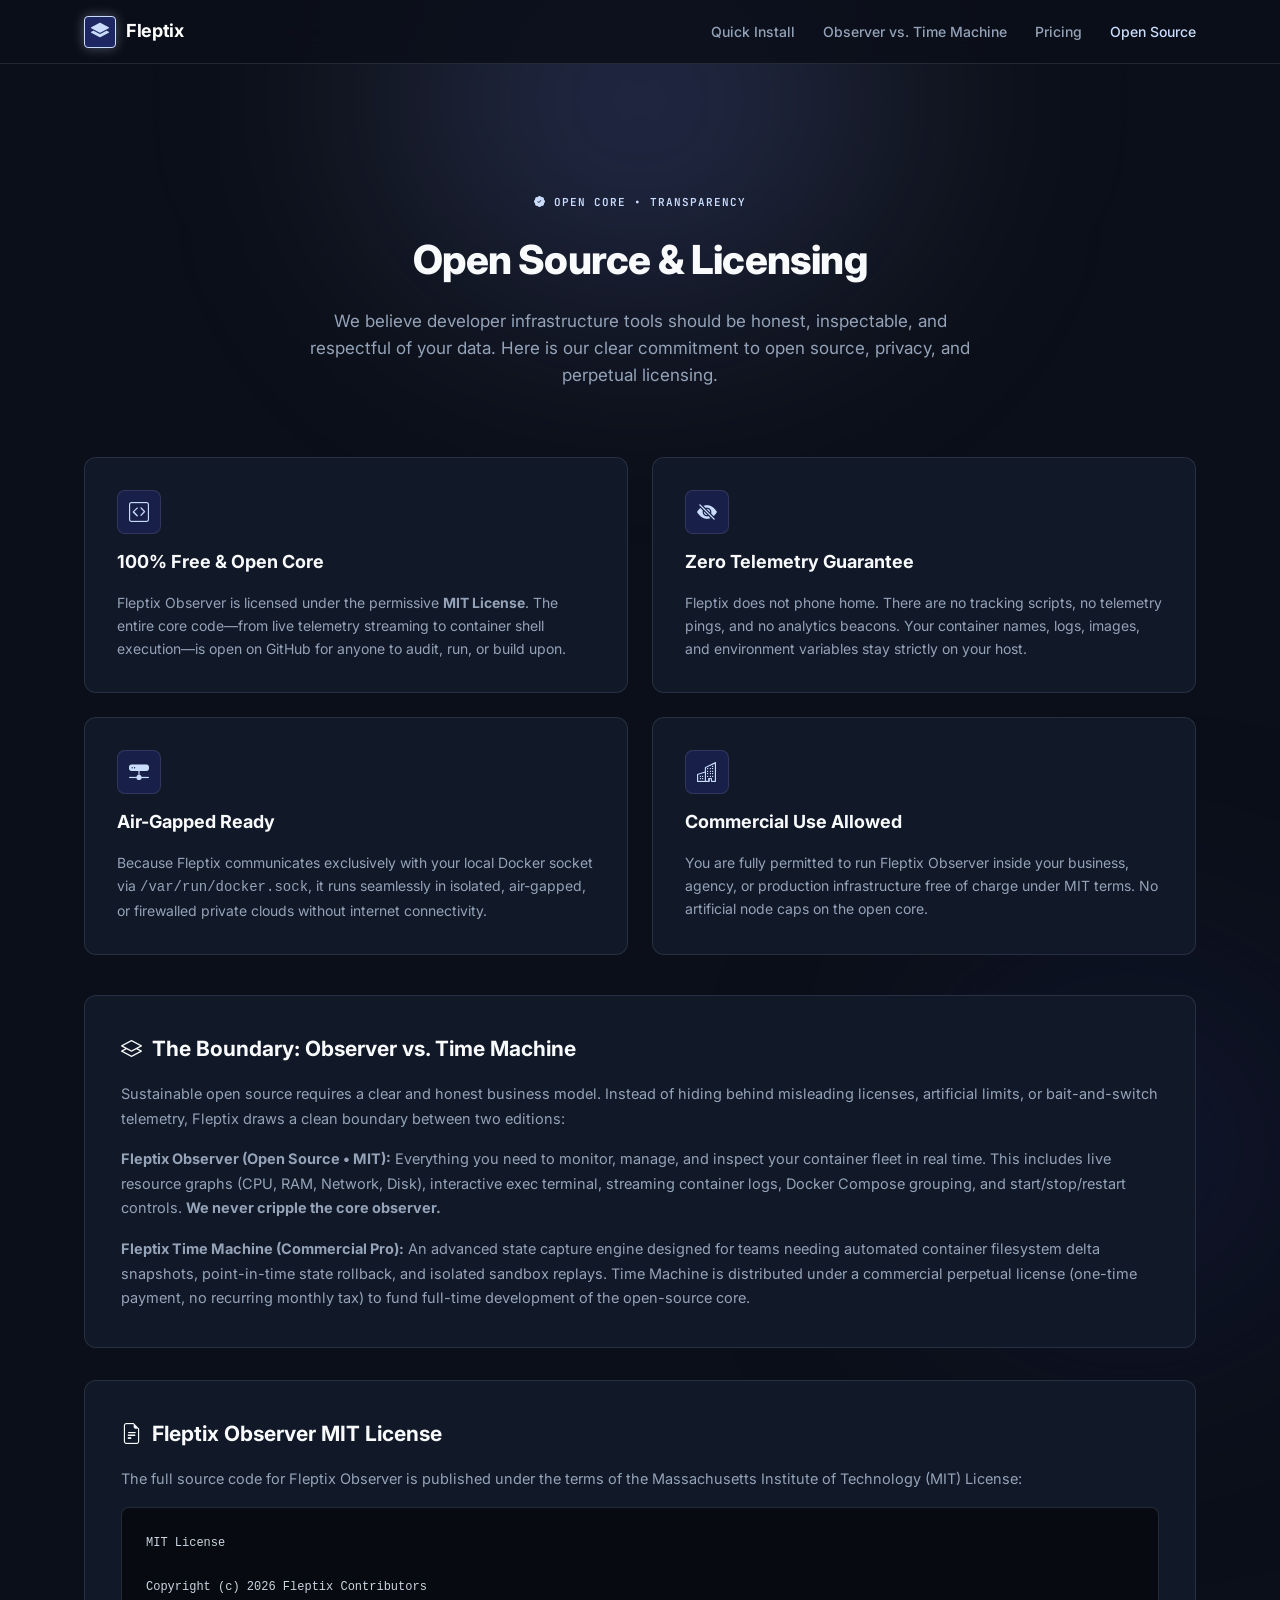
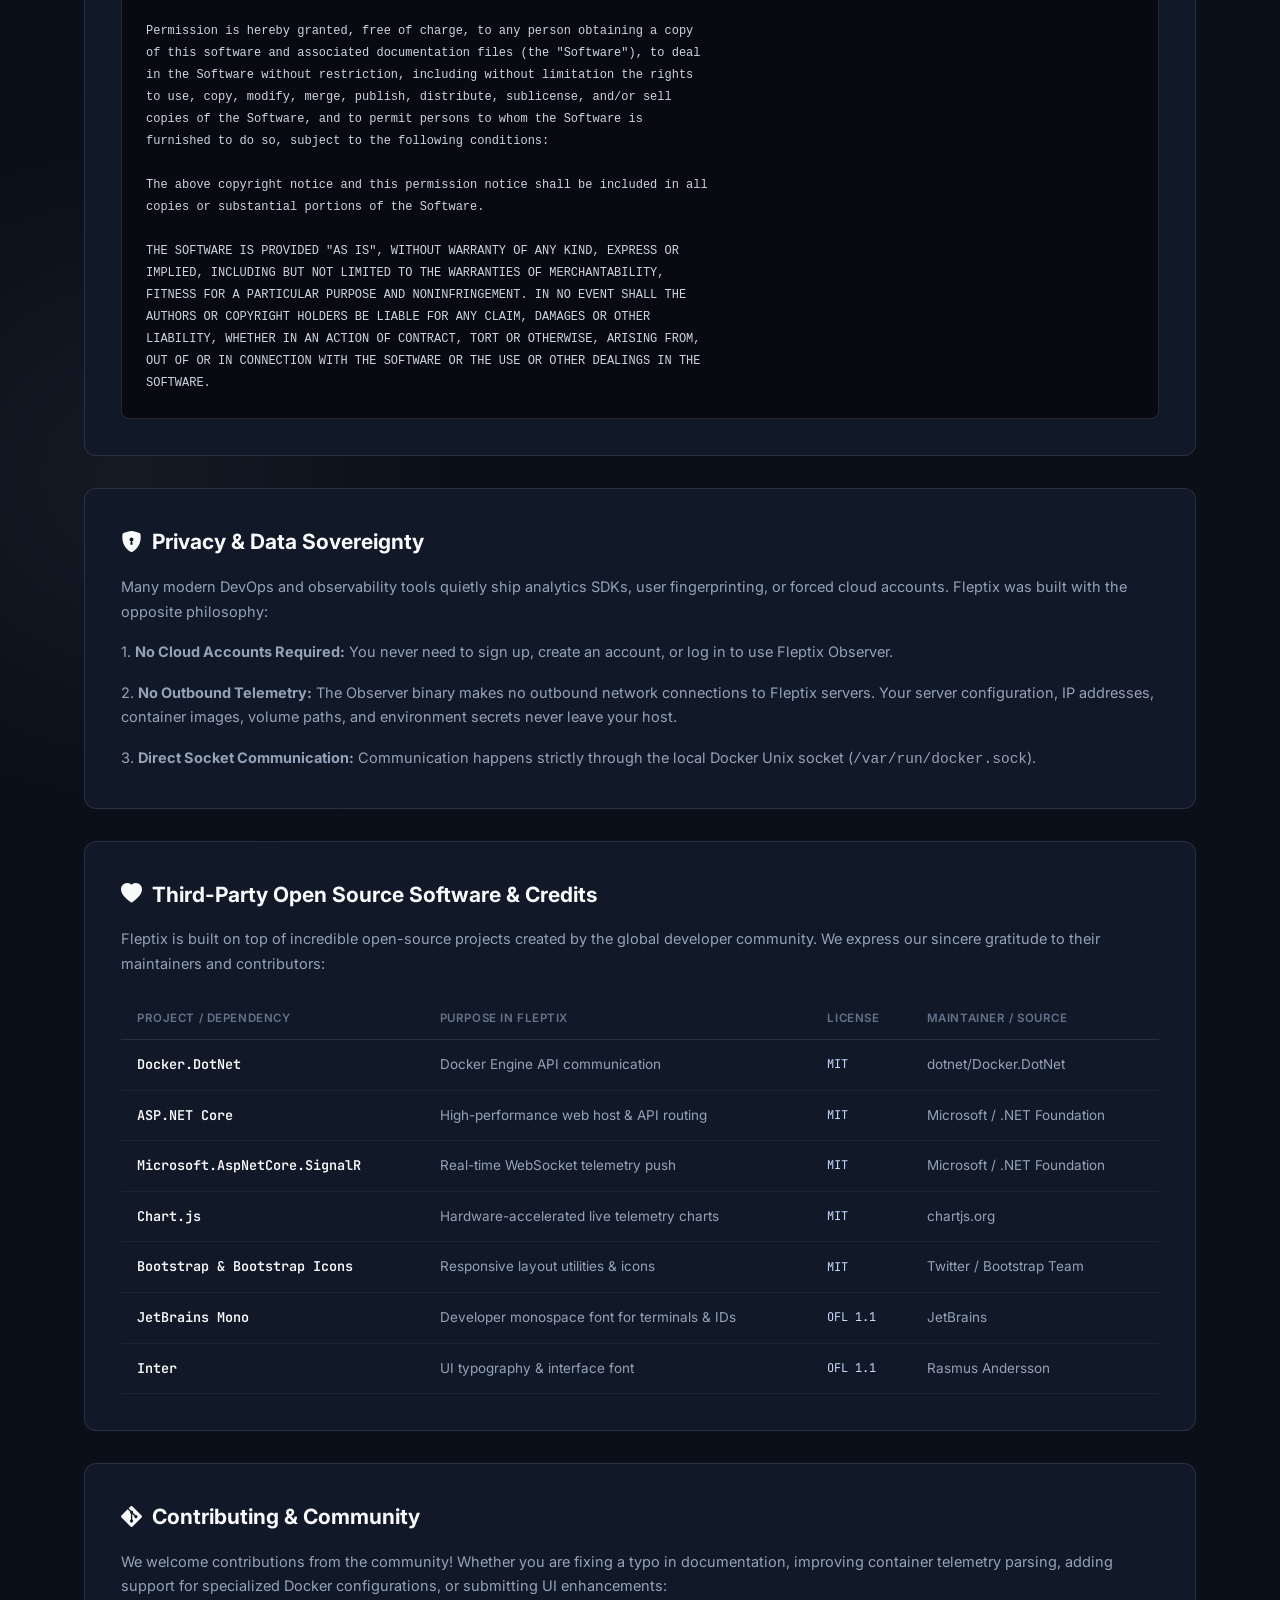
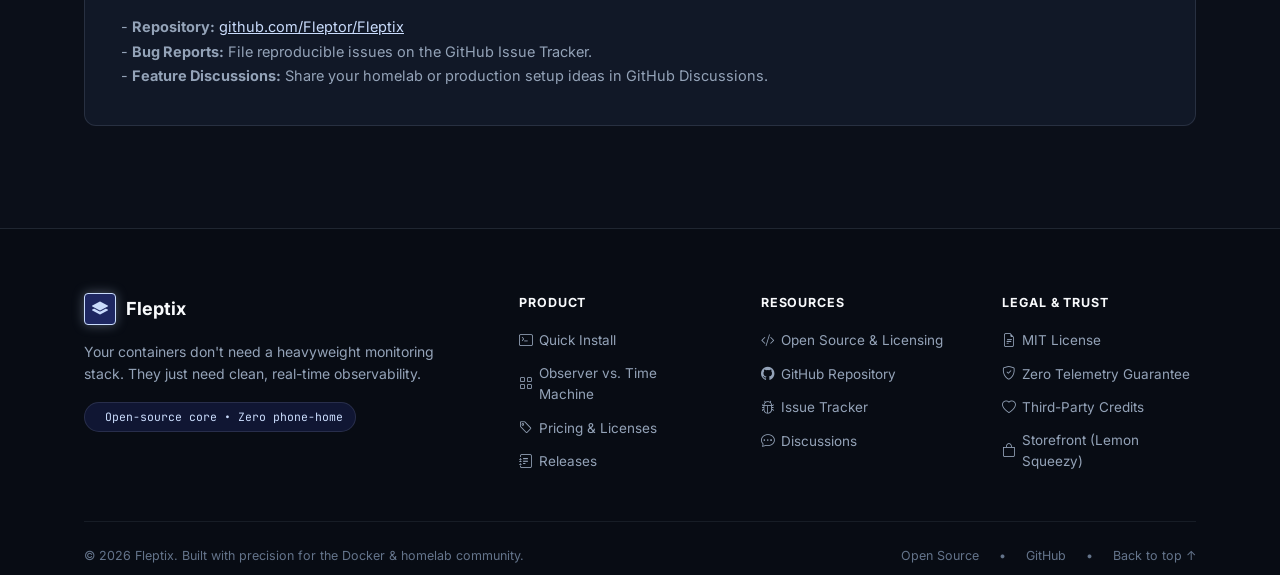
==== docs/open-source.html @ bb78910d "feat(ui): redesign exec tab, distinct observer favicon, landing page overhaul & open-source licensin" ====
<!DOCTYPE html>
<html lang="en">

<head>
  <meta charset="UTF-8" />
  <meta name="viewport" content="width=device-width, initial-scale=1.0" />
  <title>Open Source &amp; Licensing — Fleptix</title>
  <meta name="description"
    content="Fleptix open-source philosophy, MIT licensing terms, zero-telemetry guarantee, and commercial Time Machine separation." />

  <!-- Favicon & Fonts -->
  <link rel="icon" type="image/svg+xml" href="favicon.svg" />
  <link rel="alternate icon" type="image/x-icon" href="favicon.ico" />
  <link rel="apple-touch-icon" sizes="180x180" href="apple-touch-icon.png" />
  <link rel="preconnect" href="https://fonts.googleapis.com">
  <link rel="preconnect" href="https://fonts.gstatic.com" crossorigin>
  <link
    href="https://fonts.googleapis.com/css2?family=Inter:wght@400;500;600;700;800&family=JetBrains+Mono:wght@400;500;600;700&display=swap"
    rel="stylesheet">

  <!-- Bootstrap Icons -->
  <link rel="stylesheet" href="https://cdn.jsdelivr.net/npm/bootstrap-icons@1.11.3/font/bootstrap-icons.min.css">

  <!-- Styles -->
  <link rel="stylesheet" href="styles.css" />
</head>

<body>
  <!-- Ambient Atmospheric Lighting -->
  <div class="bg-glow-orb orb-1"></div>
  <div class="bg-glow-orb orb-2"></div>
  <div class="bg-glow-orb orb-3"></div>

  <!-- Persistent Navigation Header -->
  <header class="navbar">
    <div class="container">
      <a href="index.html" class="brand-group" id="navBrand">
        <div class="brand-icon">
          <i class="bi bi-layers-fill"></i>
        </div>
        <span class="brand-title">Fleptix</span>
      </a>

      <nav>
        <ul class="nav-menu">
          <li><a href="index.html#install" class="nav-link">Quick Install</a></li>
          <li><a href="index.html#comparison" class="nav-link">Observer vs. Time Machine</a></li>
          <li><a href="index.html#pricing" class="nav-link">Pricing</a></li>
          <li><a href="open-source.html" class="nav-link active" style="color: var(--color-ice);">Open Source</a></li>
        </ul>
      </nav>
    </div>
  </header>

  <!-- Page Header -->
  <section class="page-header">
    <div class="container">
      <span class="section-tag"><i class="bi bi-patch-check-fill me-1"></i> Open Core &bull; Transparency</span>
      <h1 class="page-title">Open Source &amp; Licensing</h1>
      <p class="page-subtitle">
        We believe developer infrastructure tools should be honest, inspectable, and respectful of your data.
        Here is our clear commitment to open source, privacy, and perpetual licensing.
      </p>
    </div>
  </section>

  <!-- Main Content Sections -->
  <main class="os-section">
    <div class="container">

      <!-- Core Pillars Grid -->
      <div class="os-grid">
        <div class="os-card">
          <div class="os-card-icon">
            <i class="bi bi-code-square"></i>
          </div>
          <h3 class="os-card-title">100% Free &amp; Open Core</h3>
          <p class="os-card-text">
            Fleptix Observer is licensed under the permissive <strong>MIT License</strong>. The entire core code—from live
            telemetry streaming to container shell execution—is open on GitHub for anyone to audit, run, or build upon.
          </p>
        </div>

        <div class="os-card">
          <div class="os-card-icon">
            <i class="bi bi-eye-slash-fill"></i>
          </div>
          <h3 class="os-card-title">Zero Telemetry Guarantee</h3>
          <p class="os-card-text">
            Fleptix does not phone home. There are no tracking scripts, no telemetry pings, and no analytics beacons.
            Your container names, logs, images, and environment variables stay strictly on your host.
          </p>
        </div>

        <div class="os-card">
          <div class="os-card-icon">
            <i class="bi bi-hdd-network-fill"></i>
          </div>
          <h3 class="os-card-title">Air-Gapped Ready</h3>
          <p class="os-card-text">
            Because Fleptix communicates exclusively with your local Docker socket via <code>/var/run/docker.sock</code>,
            it runs seamlessly in isolated, air-gapped, or firewalled private clouds without internet connectivity.
          </p>
        </div>

        <div class="os-card">
          <div class="os-card-icon">
            <i class="bi bi-buildings"></i>
          </div>
          <h3 class="os-card-title">Commercial Use Allowed</h3>
          <p class="os-card-text">
            You are fully permitted to run Fleptix Observer inside your business, agency, or production infrastructure
            free of charge under MIT terms. No artificial node caps on the open core.
          </p>
        </div>
      </div>

      <!-- Section: The Boundary between Observer & Time Machine -->
      <div class="os-prose-block" id="boundary">
        <h2><i class="bi bi-layers text-info"></i> The Boundary: Observer vs. Time Machine</h2>
        <p>
          Sustainable open source requires a clear and honest business model. Instead of hiding behind misleading
          licenses, artificial limits, or bait-and-switch telemetry, Fleptix draws a clean boundary between two editions:
        </p>
        <p>
          <strong>Fleptix Observer (Open Source &bull; MIT):</strong> Everything you need to monitor, manage, and inspect
          your container fleet in real time. This includes live resource graphs (CPU, RAM, Network, Disk), interactive
          exec terminal, streaming container logs, Docker Compose grouping, and start/stop/restart controls.
          <strong>We never cripple the core observer.</strong>
        </p>
        <p>
          <strong>Fleptix Time Machine (Commercial Pro):</strong> An advanced state capture engine designed for teams
          needing automated container filesystem delta snapshots, point-in-time state rollback, and isolated sandbox
          replays. Time Machine is distributed under a commercial perpetual license (one-time payment, no recurring monthly
          tax) to fund full-time development of the open-source core.
        </p>
      </div>

      <!-- Section: MIT License Text -->
      <div class="os-prose-block" id="license">
        <h2><i class="bi bi-file-earmark-text text-success"></i> Fleptix Observer MIT License</h2>
        <p>
          The full source code for Fleptix Observer is published under the terms of the Massachusetts Institute of
          Technology (MIT) License:
        </p>
        <pre class="license-box"><code>MIT License

Copyright (c) 2026 Fleptix Contributors

Permission is hereby granted, free of charge, to any person obtaining a copy
of this software and associated documentation files (the "Software"), to deal
in the Software without restriction, including without limitation the rights
to use, copy, modify, merge, publish, distribute, sublicense, and/or sell
copies of the Software, and to permit persons to whom the Software is
furnished to do so, subject to the following conditions:

The above copyright notice and this permission notice shall be included in all
copies or substantial portions of the Software.

THE SOFTWARE IS PROVIDED "AS IS", WITHOUT WARRANTY OF ANY KIND, EXPRESS OR
IMPLIED, INCLUDING BUT NOT LIMITED TO THE WARRANTIES OF MERCHANTABILITY,
FITNESS FOR A PARTICULAR PURPOSE AND NONINFRINGEMENT. IN NO EVENT SHALL THE
AUTHORS OR COPYRIGHT HOLDERS BE LIABLE FOR ANY CLAIM, DAMAGES OR OTHER
LIABILITY, WHETHER IN AN ACTION OF CONTRACT, TORT OR OTHERWISE, ARISING FROM,
OUT OF OR IN CONNECTION WITH THE SOFTWARE OR THE USE OR OTHER DEALINGS IN THE
SOFTWARE.</code></pre>
      </div>

      <!-- Section: Privacy & Telemetry Guarantee -->
      <div class="os-prose-block" id="privacy">
        <h2><i class="bi bi-shield-lock-fill text-warning"></i> Privacy &amp; Data Sovereignty</h2>
        <p>
          Many modern DevOps and observability tools quietly ship analytics SDKs, user fingerprinting, or forced cloud accounts.
          Fleptix was built with the opposite philosophy:
        </p>
        <p>
          1. <strong>No Cloud Accounts Required:</strong> You never need to sign up, create an account, or log in to use Fleptix Observer.
        </p>
        <p>
          2. <strong>No Outbound Telemetry:</strong> The Observer binary makes no outbound network connections to Fleptix servers.
          Your server configuration, IP addresses, container images, volume paths, and environment secrets never leave your host.
        </p>
        <p>
          3. <strong>Direct Socket Communication:</strong> Communication happens strictly through the local Docker Unix socket
          (<code>/var/run/docker.sock</code>).
        </p>
      </div>

      <!-- Section: Third-Party Open Source Software -->
      <div class="os-prose-block" id="credits">
        <h2><i class="bi bi-heart-fill text-danger"></i> Third-Party Open Source Software &amp; Credits</h2>
        <p>
          Fleptix is built on top of incredible open-source projects created by the global developer community.
          We express our sincere gratitude to their maintainers and contributors:
        </p>

        <div class="credits-table-wrap">
          <table class="credits-table">
            <thead>
              <tr>
                <th>Project / Dependency</th>
                <th>Purpose in Fleptix</th>
                <th>License</th>
                <th>Maintainer / Source</th>
              </tr>
            </thead>
            <tbody>
              <tr>
                <td class="dep-name">Docker.DotNet</td>
                <td>Docker Engine API communication</td>
                <td class="dep-license">MIT</td>
                <td>dotnet/Docker.DotNet</td>
              </tr>
              <tr>
                <td class="dep-name">ASP.NET Core</td>
                <td>High-performance web host &amp; API routing</td>
                <td class="dep-license">MIT</td>
                <td>Microsoft / .NET Foundation</td>
              </tr>
              <tr>
                <td class="dep-name">Microsoft.AspNetCore.SignalR</td>
                <td>Real-time WebSocket telemetry push</td>
                <td class="dep-license">MIT</td>
                <td>Microsoft / .NET Foundation</td>
              </tr>
              <tr>
                <td class="dep-name">Chart.js</td>
                <td>Hardware-accelerated live telemetry charts</td>
                <td class="dep-license">MIT</td>
                <td>chartjs.org</td>
              </tr>
              <tr>
                <td class="dep-name">Bootstrap &amp; Bootstrap Icons</td>
                <td>Responsive layout utilities &amp; icons</td>
                <td class="dep-license">MIT</td>
                <td>Twitter / Bootstrap Team</td>
              </tr>
              <tr>
                <td class="dep-name">JetBrains Mono</td>
                <td>Developer monospace font for terminals &amp; IDs</td>
                <td class="dep-license">OFL 1.1</td>
                <td>JetBrains</td>
              </tr>
              <tr>
                <td class="dep-name">Inter</td>
                <td>UI typography &amp; interface font</td>
                <td class="dep-license">OFL 1.1</td>
                <td>Rasmus Andersson</td>
              </tr>
            </tbody>
          </table>
        </div>
      </div>

      <!-- Section: Contributing & Feedback -->
      <div class="os-prose-block" id="contributing">
        <h2><i class="bi bi-git text-info"></i> Contributing &amp; Community</h2>
        <p>
          We welcome contributions from the community! Whether you are fixing a typo in documentation, improving
          container telemetry parsing, adding support for specialized Docker configurations, or submitting UI enhancements:
        </p>
        <p>
          - <strong>Repository:</strong> <a href="https://github.com/Fleptor/Fleptix" target="_blank" rel="noopener" style="color: var(--color-ice);">github.com/Fleptor/Fleptix</a><br>
          - <strong>Bug Reports:</strong> File reproducible issues on the GitHub Issue Tracker.<br>
          - <strong>Feature Discussions:</strong> Share your homelab or production setup ideas in GitHub Discussions.
        </p>
      </div>

    </div>
  </main>

  <!-- Catchy Multi-Column Footer -->
  <footer class="footer">
    <div class="container">
      <div class="footer-top">
        <div class="footer-brand-col">
          <a href="index.html" class="footer-brand">
            <div class="brand-icon">
              <i class="bi bi-layers-fill"></i>
            </div>
            <span>Fleptix</span>
          </a>
          <p class="footer-tagline">
            Your containers don't need a heavyweight monitoring stack. They just need clean, real-time observability.
          </p>
          <div class="footer-status-pill">
            <span class="pulse-dot"></span>
            <span>Open-source core &bull; Zero phone-home</span>
          </div>
        </div>

        <div>
          <div class="footer-col-title">Product</div>
          <ul class="footer-col-links">
            <li><a href="index.html#install" class="footer-link"><i class="bi bi-terminal"></i> Quick Install</a></li>
            <li><a href="index.html#comparison" class="footer-link"><i class="bi bi-grid"></i> Observer vs. Time Machine</a></li>
            <li><a href="index.html#pricing" class="footer-link"><i class="bi bi-tag"></i> Pricing &amp; Licenses</a></li>
            <li><a href="https://github.com/Fleptor/Fleptix/releases" target="_blank" rel="noopener" class="footer-link"><i class="bi bi-journal-text"></i> Releases</a></li>
          </ul>
        </div>

        <div>
          <div class="footer-col-title">Resources</div>
          <ul class="footer-col-links">
            <li><a href="open-source.html" class="footer-link"><i class="bi bi-code-slash"></i> Open Source &amp; Licensing</a></li>
            <li><a href="https://github.com/Fleptor/Fleptix" target="_blank" rel="noopener" class="footer-link"><i class="bi bi-github"></i> GitHub Repository</a></li>
            <li><a href="https://github.com/Fleptor/Fleptix/issues" target="_blank" rel="noopener" class="footer-link"><i class="bi bi-bug"></i> Issue Tracker</a></li>
            <li><a href="https://github.com/Fleptor/Fleptix/discussions" target="_blank" rel="noopener" class="footer-link"><i class="bi bi-chat-dots"></i> Discussions</a></li>
          </ul>
        </div>

        <div>
          <div class="footer-col-title">Legal &amp; Trust</div>
          <ul class="footer-col-links">
            <li><a href="#license" class="footer-link"><i class="bi bi-file-earmark-text"></i> MIT License</a></li>
            <li><a href="#privacy" class="footer-link"><i class="bi bi-shield-check"></i> Zero Telemetry Guarantee</a></li>
            <li><a href="#credits" class="footer-link"><i class="bi bi-heart"></i> Third-Party Credits</a></li>
            <li><a href="https://fleptix.lemonsqueezy.com" target="_blank" rel="noopener" class="footer-link"><i class="bi bi-bag"></i> Storefront (Lemon Squeezy)</a></li>
          </ul>
        </div>
      </div>

      <div class="footer-bottom">
        <div>
          &copy; 2026 Fleptix. Built with precision for the Docker &amp; homelab community.
        </div>
        <div class="footer-bottom-links">
          <a href="open-source.html">Open Source</a>
          <span>&bull;</span>
          <a href="https://github.com/Fleptor/Fleptix" target="_blank" rel="noopener">GitHub</a>
          <span>&bull;</span>
          <a href="#">Back to top &uarr;</a>
        </div>
      </div>
    </div>
  </footer>

  <!-- Script for localhost favicon and interactivity -->
  <script src="script.js?v=2.3"></script>
</body>

</html>
---- docs/styles.css ----
/* ==========================================================================
   Fleptix Marketing Site — Design Tokens & Core Styles
   Palette: Navy (#1E2761) / Ice Blue (#CADCFC) / Slate (#0F172A, #F8FAFC)
   ========================================================================== */

:root {
  /* Brand Accents */
  --color-navy: #1E2761;
  --color-navy-dark: #12183a;
  --color-navy-light: #2c3882;
  --color-navy-surface: #18204d;

  --color-ice: #CADCFC;
  --color-ice-light: #e8f0fe;
  --color-ice-dim: rgba(202, 220, 252, 0.15);
  --color-ice-glow: rgba(202, 220, 252, 0.35);

  /* Semantic State */
  --color-success: #16a34a;
  --color-success-bg: #dcfce7;
  --color-warning: #d97706;
  --color-warning-bg: #fef3c7;
  --color-danger: #dc2626;
  --color-danger-bg: #fee2e2;

  /* Surfaces & Canvas */
  --bg-page: #0b0f19;
  --bg-card: #111827;
  --bg-card-alt: #162032;
  --bg-subtle: #1f293d;
  --border-subtle: rgba(202, 220, 252, 0.12);
  --border-focus: rgba(202, 220, 252, 0.4);

  /* Typography Colors */
  --text-main: #f8fafc;
  --text-muted: #94a3b8;
  --text-dim: #64748b;
  --text-ice: #CADCFC;

  /* Fonts */
  --font-sans: 'Inter', -apple-system, BlinkMacSystemFont, "Segoe UI", Roboto, sans-serif;
  --font-mono: 'JetBrains Mono', ui-monospace, SFMono-Regular, Menlo, Monaco, Consolas, monospace;

  /* Transitions & Radii */
  --radius-sm: 4px;
  --radius-md: 8px;
  --radius-lg: 12px;
  --radius-xl: 16px;
  --radius-full: 9999px;
  --transition: all 0.2s cubic-bezier(0.16, 1, 0.3, 1);
}

/* Base Reset */
*,
*::before,
*::after {
  box-sizing: border-box;
  margin: 0;
  padding: 0;
}

html {
  scroll-behavior: smooth;
  font-size: 16px;
}

body {
  font-family: var(--font-sans);
  background-color: var(--bg-page);
  color: var(--text-main);
  line-height: 1.6;
  -webkit-font-smoothing: antialiased;
  -moz-osx-font-smoothing: grayscale;
  overflow-x: hidden;
}

/* Background Atmospheric Glow */
.bg-glow-orb {
  position: absolute;
  border-radius: 50%;
  filter: blur(120px);
  pointer-events: none;
  z-index: 0;
}

.orb-1 {
  top: -100px;
  left: 50%;
  transform: translateX(-50%);
  width: 600px;
  height: 400px;
  background: radial-gradient(circle, rgba(30, 39, 97, 0.8) 0%, rgba(202, 220, 252, 0.15) 60%, transparent 80%);
}

.orb-2 {
  top: 900px;
  right: -100px;
  width: 500px;
  height: 500px;
  background: radial-gradient(circle, rgba(30, 39, 97, 0.5) 0%, transparent 70%);
}

.orb-3 {
  top: 1800px;
  left: -150px;
  width: 550px;
  height: 550px;
  background: radial-gradient(circle, rgba(202, 220, 252, 0.1) 0%, transparent 70%);
}

/* Layout Container */
.container {
  max-width: 1160px;
  margin: 0 auto;
  padding: 0 24px;
  position: relative;
  z-index: 1;
}

/* Navigation Header */
.navbar {
  position: sticky;
  top: 0;
  z-index: 100;
  background: rgba(11, 15, 25, 0.85);
  backdrop-filter: blur(16px);
  -webkit-backdrop-filter: blur(16px);
  border-bottom: 1px solid var(--border-subtle);
  height: 64px;
  display: flex;
  align-items: center;
}

.navbar .container {
  display: flex;
  align-items: center;
  justify-content: space-between;
  width: 100%;
}

.brand-group {
  display: flex;
  align-items: center;
  gap: 10px;
  text-decoration: none;
}

.brand-icon {
  width: 32px;
  height: 32px;
  border-radius: var(--radius-sm);
  background: var(--color-navy);
  border: 1px solid var(--color-ice);
  display: flex;
  align-items: center;
  justify-content: center;
  color: var(--color-ice);
  font-size: 18px;
  box-shadow: 0 0 12px var(--color-ice-glow);
}

.brand-title {
  font-size: 18px;
  font-weight: 700;
  color: #ffffff;
  letter-spacing: -0.02em;
}

.brand-badge {
  font-family: var(--font-mono);
  font-size: 11px;
  padding: 2px 6px;
  border-radius: var(--radius-sm);
  background: var(--color-ice-dim);
  color: var(--color-ice);
  border: 1px solid var(--border-subtle);
}

.nav-menu {
  display: flex;
  align-items: center;
  gap: 28px;
  list-style: none;
}

.nav-link {
  color: var(--text-muted);
  text-decoration: none;
  font-size: 14px;
  font-weight: 500;
  transition: var(--transition);
  display: inline-flex;
  align-items: center;
  gap: 6px;
}

.nav-link:hover {
  color: var(--text-ice);
}

.nav-actions {
  display: flex;
  align-items: center;
  gap: 12px;
}

/* Buttons */
.btn {
  display: inline-flex;
  align-items: center;
  justify-content: center;
  gap: 8px;
  font-family: var(--font-sans);
  font-size: 14px;
  font-weight: 600;
  padding: 8px 16px;
  border-radius: var(--radius-sm);
  text-decoration: none;
  cursor: pointer;
  border: 1px solid transparent;
  transition: var(--transition);
  white-space: nowrap;
}

.btn-sm {
  font-size: 12px;
  padding: 6px 12px;
}

.btn-lg {
  font-size: 15px;
  padding: 12px 24px;
  border-radius: var(--radius-md);
}

.btn-primary {
  background-color: var(--color-navy);
  color: #ffffff;
  border-color: rgba(202, 220, 252, 0.4);
  box-shadow: 0 2px 10px rgba(30, 39, 97, 0.5), inset 0 1px 0 rgba(255, 255, 255, 0.15);
}

.btn-primary:hover {
  background-color: var(--color-navy-light);
  border-color: var(--color-ice);
  box-shadow: 0 4px 18px rgba(30, 39, 97, 0.8), 0 0 14px var(--color-ice-glow);
  transform: translateY(-1px);
}

.btn-secondary {
  background-color: var(--bg-card);
  color: var(--text-main);
  border-color: var(--border-subtle);
}

.btn-secondary:hover {
  background-color: var(--bg-subtle);
  border-color: var(--border-focus);
  color: #ffffff;
  transform: translateY(-1px);
}

.btn-ice {
  background: var(--color-ice);
  color: var(--color-navy-dark);
  font-weight: 700;
  border-color: #ffffff;
  box-shadow: 0 2px 14px var(--color-ice-glow);
}

.btn-ice:hover {
  background: #ffffff;
  color: var(--color-navy);
  box-shadow: 0 4px 20px rgba(202, 220, 252, 0.6);
  transform: translateY(-1px);
}

.btn-ghost {
  background: transparent;
  color: var(--text-muted);
}

.btn-ghost:hover {
  color: #ffffff;
  background: var(--color-ice-dim);
}

/* Hero Section */
.hero {
  padding: 96px 0 64px;
  text-align: center;
  position: relative;
}

.hero-pill {
  display: inline-flex;
  align-items: center;
  gap: 8px;
  padding: 4px 14px;
  background: var(--color-ice-dim);
  border: 1px solid var(--border-subtle);
  border-radius: var(--radius-full);
  font-size: 12px;
  font-weight: 600;
  color: var(--color-ice);
  margin-bottom: 24px;
}

.hero-pill .pulse-dot {
  width: 7px;
  height: 7px;
  border-radius: 50%;
  background-color: #22c55e;
  box-shadow: 0 0 8px #22c55e;
}

.hero-title {
  font-size: 48px;
  line-height: 1.15;
  font-weight: 800;
  letter-spacing: -0.03em;
  color: #ffffff;
  max-width: 920px;
  margin: 0 auto 20px;
}

.hero-title .highlight {
  color: var(--color-ice);
  background: linear-gradient(135deg, #ffffff 0%, #CADCFC 50%, #8790d0 100%);
  -webkit-background-clip: text;
  -webkit-text-fill-color: transparent;
}

.hero-subtitle {
  font-size: 18px;
  color: var(--text-muted);
  max-width: 680px;
  margin: 0 auto 36px;
  font-weight: 400;
}

.hero-cta-group {
  display: flex;
  align-items: center;
  justify-content: center;
  gap: 16px;
  margin-bottom: 56px;
  flex-wrap: wrap;
}

/* Mockup Terminal / Cockpit Preview */
.hero-preview {
  max-width: 960px;
  margin: 0 auto;
  border-radius: var(--radius-lg);
  background: var(--bg-card);
  border: 1px solid var(--border-subtle);
  box-shadow: 0 20px 60px -15px rgba(0, 0, 0, 0.7), 0 0 30px rgba(30, 39, 97, 0.35);
  overflow: hidden;
  text-align: left;
}

.preview-bar {
  background: #0d1321;
  padding: 10px 16px;
  display: flex;
  align-items: center;
  justify-content: space-between;
  border-bottom: 1px solid var(--border-subtle);
}

.window-dots {
  display: flex;
  gap: 6px;
}

.dot {
  width: 10px;
  height: 10px;
  border-radius: 50%;
}

.dot-red {
  background: #ef4444;
}

.dot-yellow {
  background: #eab308;
}

.dot-green {
  background: #22c55e;
}

.preview-title {
  font-family: var(--font-mono);
  font-size: 11px;
  color: var(--text-dim);
}

.preview-status {
  font-family: var(--font-mono);
  font-size: 11px;
  color: var(--color-ice);
  display: flex;
  align-items: center;
  gap: 6px;
}

.preview-body {
  padding: 20px;
  background: #090d16;
}

.telemetry-row {
  display: grid;
  grid-template-columns: repeat(4, 1fr);
  gap: 12px;
  margin-bottom: 16px;
}

.mini-stat-card {
  background: var(--bg-card);
  border: 1px solid var(--border-subtle);
  border-radius: var(--radius-sm);
  padding: 10px 12px;
}

.stat-label {
  font-size: 10px;
  font-weight: 600;
  text-transform: uppercase;
  color: var(--text-dim);
  letter-spacing: 0.5px;
}

.stat-val {
  font-family: var(--font-mono);
  font-size: 18px;
  font-weight: 700;
  color: var(--color-ice);
  margin: 2px 0;
}

.stat-sub {
  font-size: 10px;
  color: var(--text-dim);
}

.preview-table {
  width: 100%;
  border-collapse: collapse;
  font-size: 12px;
  font-family: var(--font-mono);
}

.preview-table th {
  text-align: left;
  padding: 8px 12px;
  color: var(--text-dim);
  font-size: 10px;
  text-transform: uppercase;
  border-bottom: 1px solid var(--border-subtle);
}

.preview-table td {
  padding: 8px 12px;
  border-bottom: 1px solid rgba(255, 255, 255, 0.04);
  color: var(--text-main);
  vertical-align: middle;
}

.pill {
  display: inline-flex;
  align-items: center;
  gap: 5px;
  font-size: 10px;
  font-weight: 600;
  padding: 2px 8px;
  border-radius: var(--radius-full);
}

.pill-running {
  background: rgba(34, 197, 94, 0.15);
  color: #4ade80;
}

.pill-alert {
  background: rgba(239, 68, 68, 0.15);
  color: #f87171;
}

/* Install Section */
.section {
  padding: 80px 0;
  position: relative;
}

.section-header {
  text-align: center;
  max-width: 680px;
  margin: 0 auto 48px;
}

.section-tag {
  font-family: var(--font-mono);
  font-size: 11px;
  font-weight: 600;
  text-transform: uppercase;
  color: var(--color-ice);
  letter-spacing: 1px;
  margin-bottom: 8px;
  display: block;
}

.section-title {
  font-size: 32px;
  font-weight: 700;
  color: #ffffff;
  letter-spacing: -0.02em;
  margin-bottom: 12px;
}

.section-subtitle {
  font-size: 15px;
  color: var(--text-muted);
}

/* Install Box */
.install-wrapper {
  max-width: 760px;
  margin: 0 auto;
}

.install-card {
  background: var(--bg-card);
  border: 1px solid var(--border-subtle);
  border-radius: var(--radius-lg);
  overflow: hidden;
  box-shadow: 0 10px 40px -10px rgba(0, 0, 0, 0.5);
}

.install-tabs {
  display: flex;
  align-items: center;
  justify-content: space-between;
  background: #0d1321;
  padding: 8px 16px;
  border-bottom: 1px solid var(--border-subtle);
}

.tab-buttons {
  display: flex;
  gap: 8px;
}

.install-tab-btn {
  background: transparent;
  border: none;
  color: var(--text-dim);
  font-family: var(--font-mono);
  font-size: 12px;
  font-weight: 600;
  padding: 4px 10px;
  border-radius: var(--radius-sm);
  cursor: pointer;
  transition: var(--transition);
}

.install-tab-btn.active {
  background: var(--color-ice-dim);
  color: var(--color-ice);
  border: 1px solid var(--border-subtle);
}

.copy-btn {
  background: var(--color-navy);
  color: var(--color-ice);
  border: 1px solid rgba(202, 220, 252, 0.3);
  padding: 4px 12px;
  font-size: 12px;
  font-weight: 600;
  border-radius: var(--radius-sm);
  cursor: pointer;
  display: inline-flex;
  align-items: center;
  gap: 6px;
  transition: var(--transition);
}

.copy-btn:hover {
  background: var(--color-navy-light);
  border-color: var(--color-ice);
  color: #ffffff;
}

.code-block {
  padding: 20px;
  background: #070a12;
  font-family: var(--font-mono);
  font-size: 13px;
  line-height: 1.6;
  color: #e2e8f0;
  overflow-x: auto;
}

.code-block pre {
  margin: 0;
}

.code-comment {
  color: #64748b;
}

.code-keyword {
  color: #CADCFC;
  font-weight: 600;
}

.code-arg {
  color: #93c5fd;
}

.code-val {
  color: #86efac;
}

.install-meta {
  display: flex;
  align-items: center;
  justify-content: space-between;
  padding: 12px 20px;
  background: #0d1321;
  border-top: 1px solid var(--border-subtle);
  font-size: 12px;
  color: var(--text-dim);
  font-family: var(--font-mono);
}

.meta-items {
  display: flex;
  gap: 16px;
}

.meta-item {
  display: flex;
  align-items: center;
  gap: 5px;
}

/* Comparison Table Section */
.comparison-section {
  background: linear-gradient(180deg, rgba(11, 15, 25, 0) 0%, rgba(30, 39, 97, 0.15) 50%, rgba(11, 15, 25, 0) 100%);
}

.comparison-wrapper {
  max-width: 960px;
  margin: 0 auto;
}

.comparison-table-card {
  background: var(--bg-card);
  border: 1px solid var(--border-subtle);
  border-radius: var(--radius-lg);
  overflow: hidden;
  box-shadow: 0 16px 48px -12px rgba(0, 0, 0, 0.6);
}

.comparison-table {
  width: 100%;
  border-collapse: collapse;
}

.comparison-table th {
  padding: 20px 24px;
  text-align: left;
  border-bottom: 1px solid var(--border-subtle);
}

.comparison-table th.col-feature {
  width: 44%;
  font-size: 14px;
  color: var(--text-dim);
  text-transform: uppercase;
  letter-spacing: 0.5px;
}

.comparison-table th.col-observer {
  width: 28%;
  background: rgba(255, 255, 255, 0.02);
}

.comparison-table th.col-timemachine {
  width: 28%;
  background: rgba(30, 39, 97, 0.35);
  border-left: 1px solid var(--border-subtle);
  border-right: 1px solid var(--border-subtle);
}

.plan-header {
  display: flex;
  flex-direction: column;
  gap: 4px;
}

.plan-title {
  font-size: 16px;
  font-weight: 700;
  color: #ffffff;
}

.plan-badge {
  font-family: var(--font-mono);
  font-size: 10px;
  padding: 2px 6px;
  border-radius: var(--radius-sm);
  display: inline-block;
  width: fit-content;
}

.badge-observer {
  background: rgba(255, 255, 255, 0.08);
  color: var(--text-muted);
}

.badge-timemachine {
  background: var(--color-ice);
  color: var(--color-navy-dark);
  font-weight: 700;
}

.comparison-table td {
  padding: 14px 24px;
  border-bottom: 1px solid rgba(255, 255, 255, 0.04);
  font-size: 13px;
  vertical-align: middle;
}

.comparison-table tr:hover td {
  background: rgba(255, 255, 255, 0.015);
}

.comparison-table td.col-timemachine {
  background: rgba(30, 39, 97, 0.2);
  border-left: 1px solid var(--border-subtle);
  border-right: 1px solid var(--border-subtle);
  color: #ffffff;
}

.feature-title {
  font-weight: 600;
  color: #ffffff;
  display: block;
}

.feature-desc {
  font-size: 12px;
  color: var(--text-dim);
  margin-top: 2px;
}

.icon-check {
  color: #4ade80;
  font-size: 16px;
  display: inline-flex;
  align-items: center;
  gap: 6px;
}

.icon-cross {
  color: var(--text-dim);
  font-size: 14px;
  display: inline-flex;
  align-items: center;
  gap: 6px;
}

.text-pro {
  color: var(--color-ice);
  font-weight: 600;
  font-size: 12px;
}

.comparison-footer-row td {
  padding: 20px 24px;
  background: #0d1321;
}

/* ==========================================================================
   Pricing Section & Edition Cards
   ========================================================================== */
.pricing-section {
  padding: 80px 0;
  position: relative;
}

.pricing-header {
  text-align: center;
  max-width: 720px;
  margin: 0 auto 52px;
}

.pricing-pill {
  display: inline-flex;
  align-items: center;
  gap: 8px;
  padding: 4px 12px;
  border-radius: var(--radius-full);
  background: var(--color-ice-dim);
  border: 1px solid var(--border-focus);
  color: var(--color-ice);
  font-family: var(--font-mono);
  font-size: 11px;
  font-weight: 600;
  letter-spacing: 0.5px;
  margin-bottom: 16px;
}

.pricing-title {
  font-size: 34px;
  font-weight: 800;
  color: #ffffff;
  letter-spacing: -0.02em;
  margin-bottom: 12px;
}

.pricing-subtitle {
  font-size: 15px;
  color: var(--text-muted);
  line-height: 1.6;
}

.pricing-grid {
  display: grid;
  grid-template-columns: repeat(3, 1fr);
  gap: 20px;
  align-items: stretch;
}

.pricing-card {
  background: var(--bg-card);
  border: 1px solid var(--border-subtle);
  border-radius: var(--radius-lg);
  padding: 32px 24px;
  display: flex;
  flex-direction: column;
  position: relative;
  transition: var(--transition);
}

.pricing-card:hover {
  border-color: var(--border-focus);
  transform: translateY(-2px);
  box-shadow: 0 12px 32px -8px rgba(0, 0, 0, 0.6);
}

.pricing-card.featured {
  background: linear-gradient(180deg, #141d3b 0%, var(--bg-card) 100%);
  border: 1px solid var(--color-ice);
  box-shadow: 0 16px 40px -8px rgba(30, 39, 97, 0.7), 0 0 20px rgba(202, 220, 252, 0.12);
}

.pricing-tier-tag {
  display: inline-block;
  font-family: var(--font-mono);
  font-size: 10px;
  font-weight: 700;
  letter-spacing: 0.8px;
  padding: 3px 8px;
  border-radius: var(--radius-sm);
  background: rgba(255, 255, 255, 0.06);
  color: var(--text-dim);
  align-self: flex-start;
  margin-bottom: 16px;
  text-transform: uppercase;
}

.pricing-card.featured .pricing-tier-tag {
  background: var(--color-navy);
  color: var(--color-ice);
  border: 1px solid var(--border-focus);
}

.pricing-tier-name {
  font-size: 20px;
  font-weight: 700;
  color: #ffffff;
  margin-bottom: 6px;
}

.pricing-tier-desc {
  font-size: 12.5px;
  color: var(--text-muted);
  min-height: 38px;
  margin-bottom: 20px;
  line-height: 1.45;
}

.pricing-price-wrap {
  display: flex;
  align-items: baseline;
  gap: 4px;
  margin-bottom: 20px;
  padding-bottom: 20px;
  border-bottom: 1px solid var(--border-subtle);
}

.pricing-currency {
  font-size: 20px;
  font-weight: 700;
  color: var(--text-muted);
}

.pricing-amount {
  font-family: var(--font-mono);
  font-size: 38px;
  font-weight: 800;
  color: #ffffff;
  letter-spacing: -0.03em;
  line-height: 1;
}

.pricing-period {
  font-family: var(--font-mono);
  font-size: 11.5px;
  color: var(--text-dim);
  margin-left: 2px;
}

.pricing-features {
  list-style: none;
  padding: 0;
  margin: 0 0 28px;
  display: flex;
  flex-direction: column;
  gap: 11px;
  flex-grow: 1;
}

.pricing-feature-item {
  font-size: 12.5px;
  color: var(--text-main);
  display: flex;
  align-items: flex-start;
  gap: 9px;
  line-height: 1.4;
}

.pricing-feature-item i {
  color: var(--color-ice);
  font-size: 14px;
  flex-shrink: 0;
  margin-top: 1px;
}

.pricing-card.featured .pricing-feature-item i {
  color: #38bdf8;
}

.pricing-feature-item.muted {
  color: var(--text-dim);
}

.pricing-feature-item.muted i {
  color: var(--text-dim);
}

.pricing-node-badge {
  display: inline-flex;
  align-items: center;
  gap: 6px;
  background: rgba(202, 220, 252, 0.08);
  border: 1px solid rgba(202, 220, 252, 0.16);
  padding: 4px 8px;
  border-radius: var(--radius-sm);
  font-family: var(--font-mono);
  font-size: 11px;
  color: var(--color-ice);
  margin-bottom: 16px;
}

.pricing-footer-note {
  margin-top: 32px;
  text-align: center;
  padding: 16px 20px;
  background: rgba(255, 255, 255, 0.02);
  border: 1px dashed var(--border-subtle);
  border-radius: var(--radius-md);
  font-size: 12.5px;
  color: var(--text-muted);
}

/* Call to Action Banner */
.cta-section {
  padding: 80px 0;
}

.cta-card {
  background: linear-gradient(135deg, var(--color-navy) 0%, #151c47 60%, #0c112e 100%);
  border: 1px solid rgba(202, 220, 252, 0.3);
  border-radius: var(--radius-xl);
  padding: 48px;
  text-align: center;
  box-shadow: 0 20px 60px -10px rgba(0, 0, 0, 0.7), 0 0 30px rgba(30, 39, 97, 0.4);
  position: relative;
  overflow: hidden;
}

.cta-card::before {
  content: '';
  position: absolute;
  top: -50%;
  left: -50%;
  width: 200%;
  height: 200%;
  background: radial-gradient(circle, rgba(202, 220, 252, 0.1) 0%, transparent 60%);
  pointer-events: none;
}

.cta-title {
  font-size: 32px;
  font-weight: 800;
  color: #ffffff;
  margin-bottom: 12px;
  letter-spacing: -0.02em;
}

.cta-subtitle {
  font-size: 16px;
  color: var(--color-ice);
  max-width: 600px;
  margin: 0 auto 32px;
  opacity: 0.9;
}

.cta-button-group {
  display: flex;
  align-items: center;
  justify-content: center;
  gap: 16px;
  flex-wrap: wrap;
}

/* Footer */
/* ==========================================================================
   Catchy Multi-Column Footer
   ========================================================================== */
.footer {
  border-top: 1px solid var(--border-subtle);
  padding: 64px 0 32px 0;
  background: #080c14;
  font-size: 14px;
  color: var(--text-dim);
  position: relative;
  z-index: 1;
}

.footer-top {
  display: grid;
  grid-template-columns: 2fr 1fr 1fr 1fr;
  gap: 48px;
  margin-bottom: 48px;
}

.footer-brand-col {
  display: flex;
  flex-direction: column;
  gap: 16px;
}

.footer-brand {
  display: flex;
  align-items: center;
  gap: 10px;
  color: var(--text-main);
  font-weight: 700;
  font-size: 18px;
  text-decoration: none;
}

.footer-brand .brand-icon {
  width: 32px;
  height: 32px;
  background: var(--color-navy);
  border: 1px solid var(--color-ice);
  border-radius: var(--radius-sm);
  display: flex;
  align-items: center;
  justify-content: center;
  color: var(--color-ice);
  font-size: 16px;
}

.footer-tagline {
  color: var(--text-muted);
  font-size: 14px;
  line-height: 1.6;
  max-width: 360px;
}

.footer-status-pill {
  display: inline-flex;
  align-items: center;
  gap: 8px;
  padding: 5px 12px;
  background: rgba(30, 39, 97, 0.4);
  border: 1px solid var(--border-subtle);
  border-radius: var(--radius-full);
  font-family: var(--font-mono);
  font-size: 11.5px;
  color: var(--text-ice);
  width: fit-content;
}

.footer-col-title {
  color: var(--text-main);
  font-size: 12.5px;
  font-weight: 700;
  text-transform: uppercase;
  letter-spacing: 0.07em;
  margin-bottom: 16px;
}

.footer-col-links {
  list-style: none;
  display: flex;
  flex-direction: column;
  gap: 11px;
}

.footer-link {
  color: var(--text-muted);
  text-decoration: none;
  font-size: 13.5px;
  transition: var(--transition);
  display: inline-flex;
  align-items: center;
  gap: 6px;
}

.footer-link:hover {
  color: var(--color-ice);
  transform: translateX(2px);
}

.footer-bottom {
  border-top: 1px solid rgba(202, 220, 252, 0.08);
  padding-top: 24px;
  display: flex;
  align-items: center;
  justify-content: space-between;
  flex-wrap: wrap;
  gap: 16px;
  font-size: 12.5px;
  color: var(--text-dim);
}

.footer-bottom-links {
  display: flex;
  gap: 20px;
}

.footer-bottom-links a {
  color: var(--text-dim);
  text-decoration: none;
  transition: var(--transition);
}

.footer-bottom-links a:hover {
  color: var(--text-ice);
}

/* ==========================================================================
   Open Source & Licensing Page
   ========================================================================== */
.page-header {
  padding: 130px 0 48px;
  text-align: center;
  position: relative;
  z-index: 1;
}

.page-header .section-tag {
  margin-bottom: 16px;
}

.page-header .page-title {
  font-size: 40px;
  font-weight: 800;
  letter-spacing: -0.02em;
  color: var(--text-main);
  margin-bottom: 16px;
}

.page-header .page-subtitle {
  font-size: 17px;
  color: var(--text-muted);
  max-width: 680px;
  margin: 0 auto;
  line-height: 1.6;
}

.os-section {
  padding: 20px 0 70px;
  position: relative;
  z-index: 1;
}

.os-grid {
  display: grid;
  grid-template-columns: repeat(2, 1fr);
  gap: 24px;
  margin-bottom: 40px;
}

.os-card {
  background: var(--bg-card);
  border: 1px solid var(--border-subtle);
  border-radius: var(--radius-lg);
  padding: 32px;
  display: flex;
  flex-direction: column;
  gap: 14px;
  transition: var(--transition);
}

.os-card:hover {
  border-color: var(--border-focus);
}

.os-card-icon {
  width: 44px;
  height: 44px;
  border-radius: var(--radius-md);
  background: rgba(30, 39, 97, 0.6);
  border: 1px solid var(--border-subtle);
  display: flex;
  align-items: center;
  justify-content: center;
  font-size: 20px;
  color: var(--color-ice);
}

.os-card-title {
  font-size: 18px;
  font-weight: 700;
  color: var(--text-main);
}

.os-card-text {
  font-size: 14px;
  color: var(--text-muted);
  line-height: 1.65;
}

.os-prose-block {
  background: var(--bg-card);
  border: 1px solid var(--border-subtle);
  border-radius: var(--radius-lg);
  padding: 36px;
  margin-bottom: 32px;
}

.os-prose-block h2 {
  font-size: 21px;
  font-weight: 700;
  color: var(--text-main);
  margin-bottom: 16px;
  display: flex;
  align-items: center;
  gap: 10px;
}

.os-prose-block p {
  font-size: 14.5px;
  color: var(--text-muted);
  line-height: 1.7;
  margin-bottom: 16px;
}

.os-prose-block p:last-child {
  margin-bottom: 0;
}

.license-box {
  background: #070a10;
  border: 1px solid rgba(202, 220, 252, 0.15);
  border-radius: var(--radius-md);
  padding: 24px;
  font-family: var(--font-mono);
  font-size: 12px;
  line-height: 1.75;
  color: #cbd5e1;
  white-space: pre-wrap;
  word-break: break-word;
  margin-top: 16px;
}

.credits-table-wrap {
  overflow-x: auto;
  margin-top: 20px;
}

.credits-table {
  width: 100%;
  border-collapse: collapse;
  text-align: left;
  font-size: 13.5px;
}

.credits-table th {
  padding: 12px 16px;
  color: var(--text-dim);
  font-weight: 600;
  font-size: 11.5px;
  text-transform: uppercase;
  letter-spacing: 0.05em;
  border-bottom: 1px solid var(--border-subtle);
}

.credits-table td {
  padding: 14px 16px;
  border-bottom: 1px solid rgba(202, 220, 252, 0.06);
  color: var(--text-muted);
}

.credits-table tr:hover td {
  background: rgba(30, 39, 97, 0.15);
}

.credits-table .dep-name {
  color: var(--text-main);
  font-weight: 600;
  font-family: var(--font-mono);
}

.credits-table .dep-license {
  font-family: var(--font-mono);
  color: var(--color-ice);
  font-size: 12px;
}

/* Toast notification */
.toast-msg {
  position: fixed;
  bottom: 24px;
  right: 24px;
  background: var(--color-navy);
  border: 1px solid var(--color-ice);
  color: #ffffff;
  padding: 10px 18px;
  border-radius: var(--radius-sm);
  font-size: 13px;
  font-weight: 600;
  display: flex;
  align-items: center;
  gap: 8px;
  box-shadow: 0 8px 24px rgba(0, 0, 0, 0.5);
  transform: translateY(100px);
  opacity: 0;
  transition: all 0.3s cubic-bezier(0.16, 1, 0.3, 1);
  z-index: 999;
}

.toast-msg.show {
  transform: translateY(0);
  opacity: 1;
}

/* Responsive */
@media (max-width: 960px) {
  .pricing-grid {
    grid-template-columns: 1fr;
    max-width: 480px;
    margin: 0 auto;
  }

  .footer-top {
    grid-template-columns: 1fr 1fr;
    gap: 36px;
  }

  .os-grid {
    grid-template-columns: 1fr;
  }
}

@media (max-width: 840px) {
  .hero-title {
    font-size: 34px;
  }

  .telemetry-row {
    grid-template-columns: repeat(2, 1fr);
  }

  .nav-menu {
    display: none;
  }

  .cta-card {
    padding: 32px 20px;
  }
}

@media (max-width: 640px) {
  .footer-top {
    grid-template-columns: 1fr;
    gap: 32px;
  }

  .footer-bottom {
    flex-direction: column;
    align-items: flex-start;
  }
}
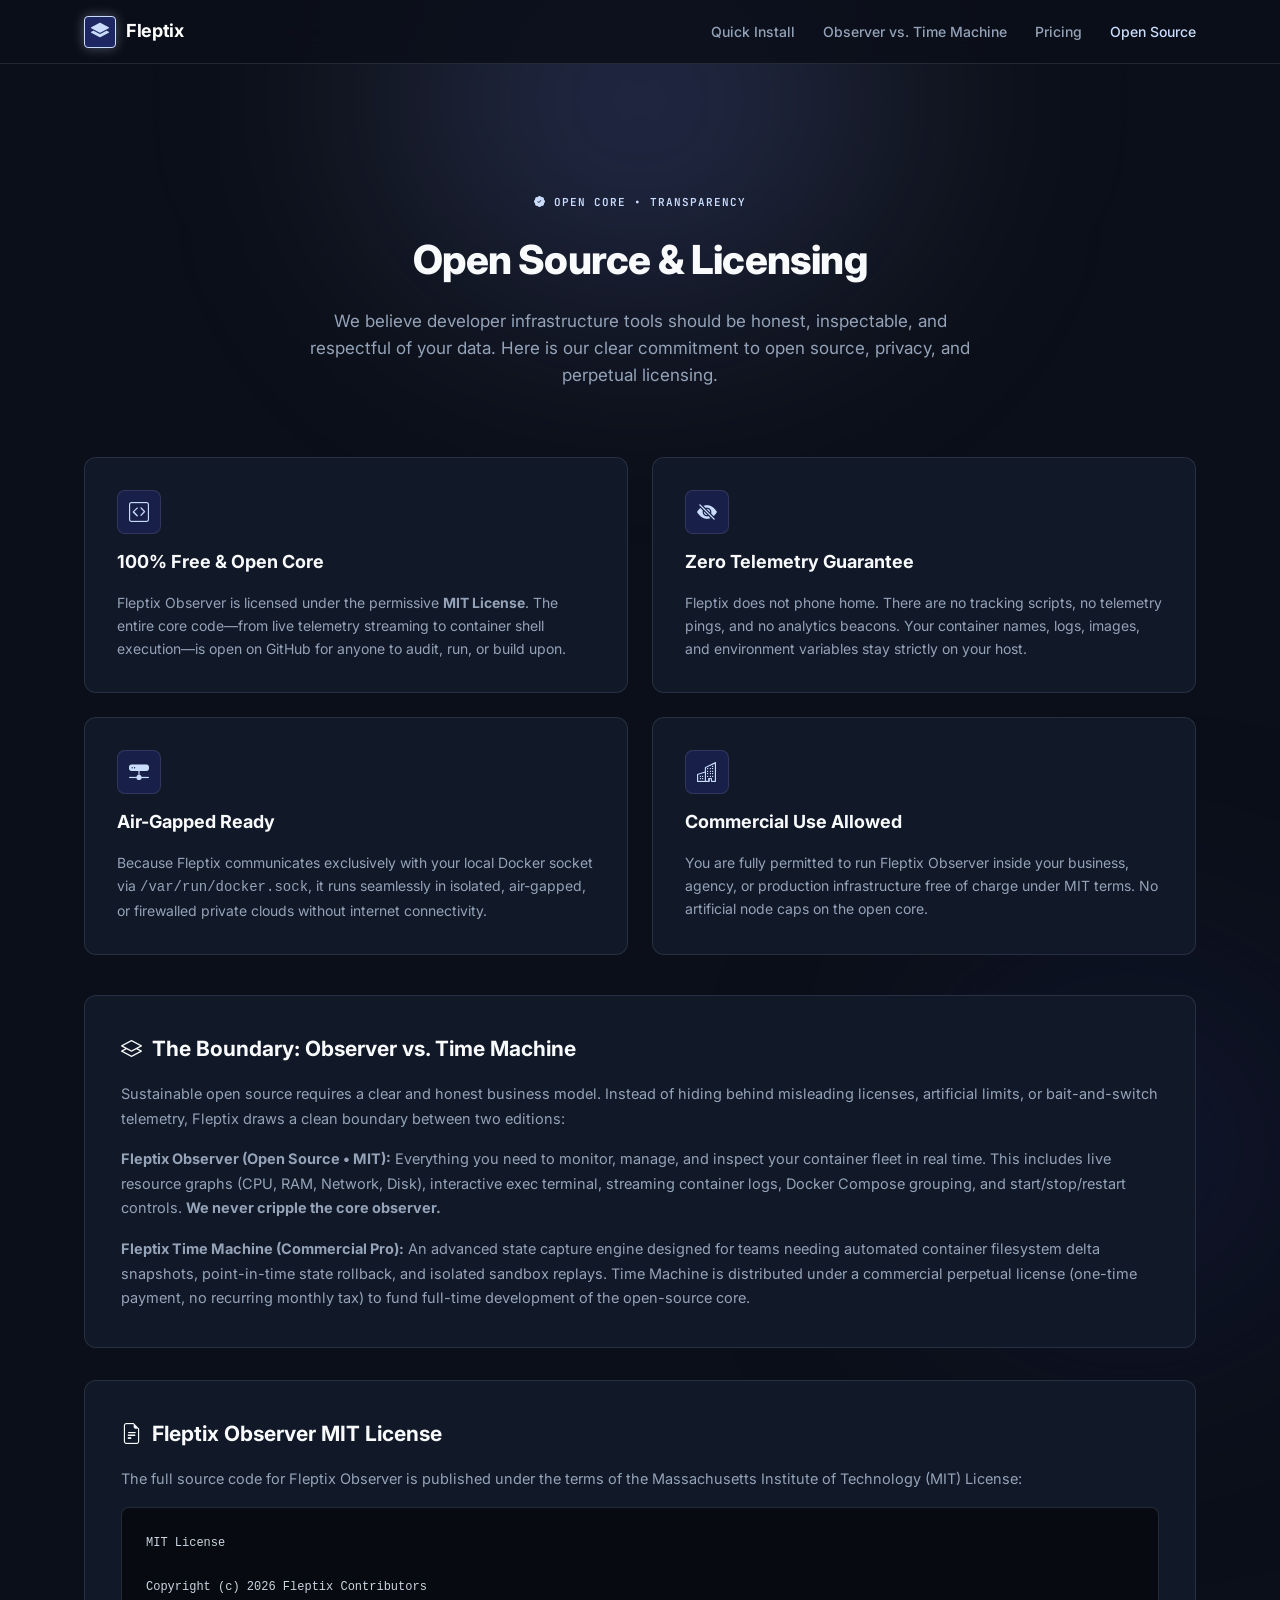
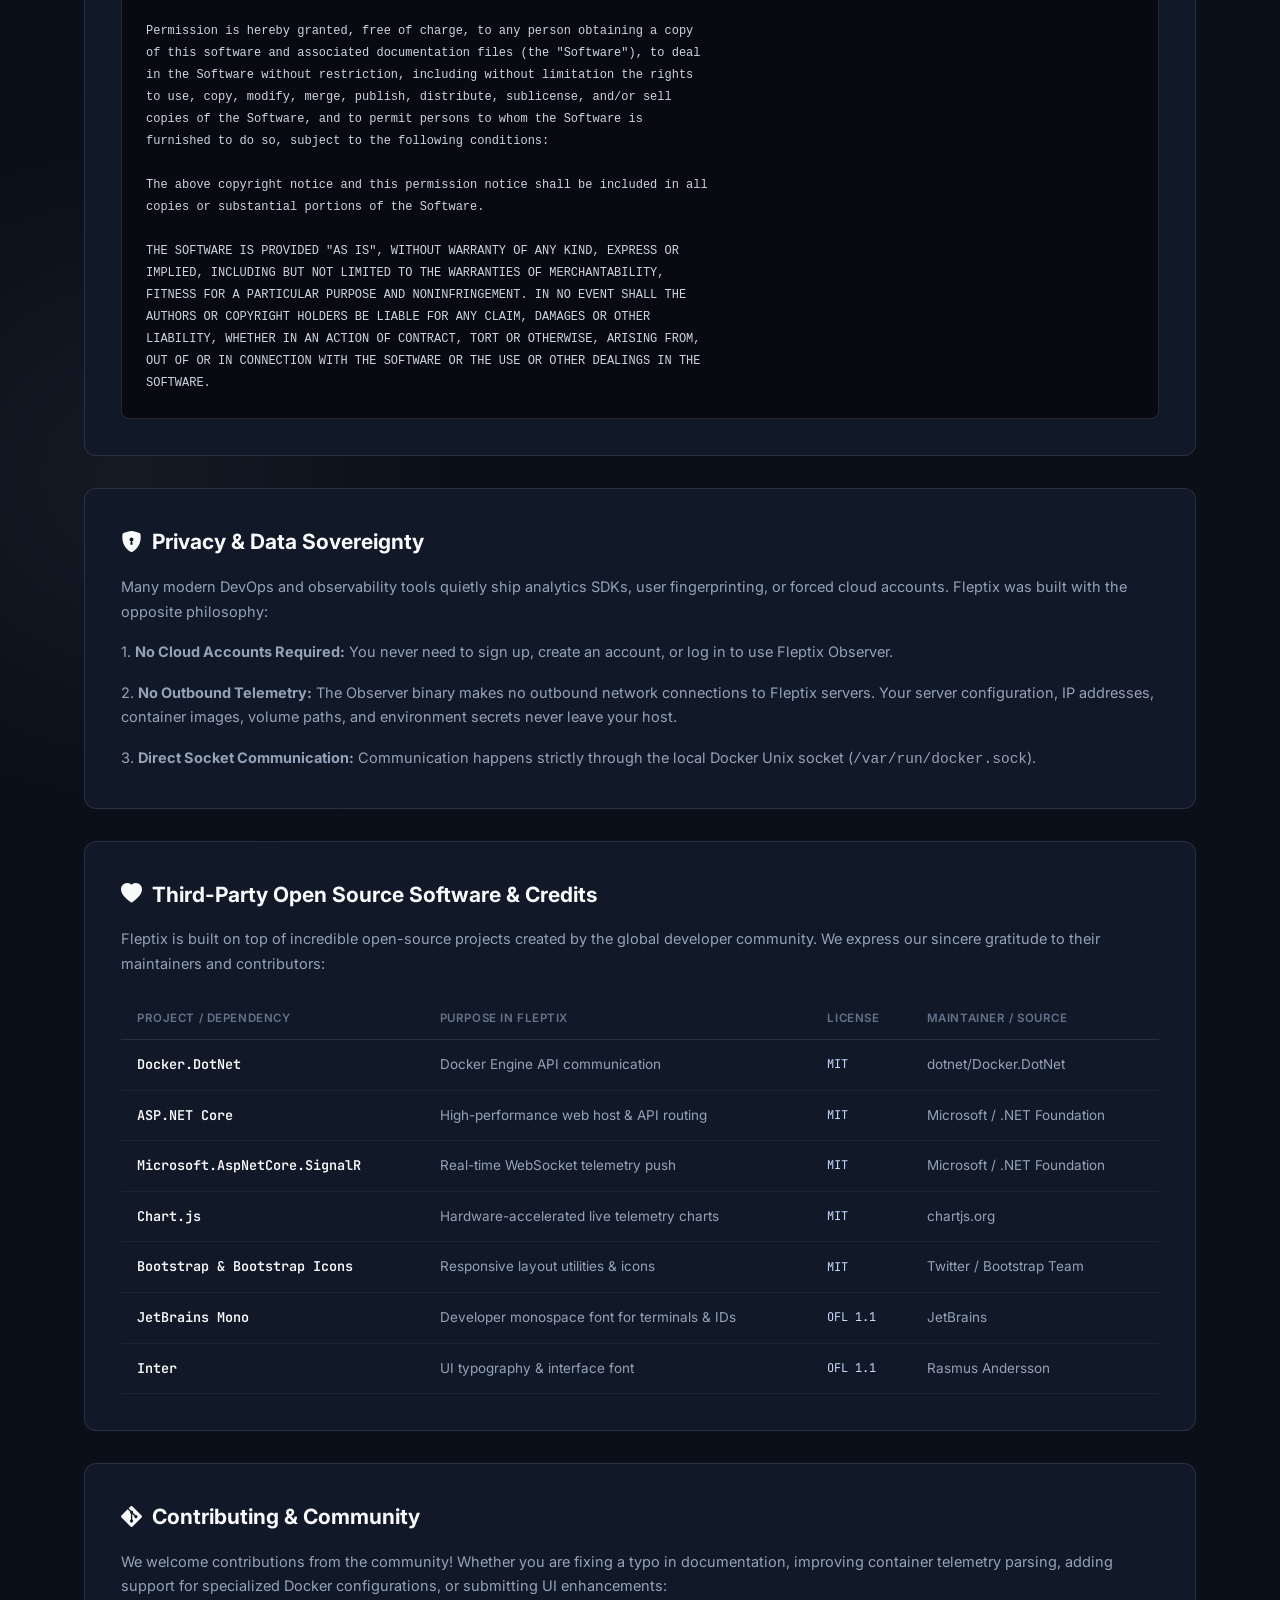
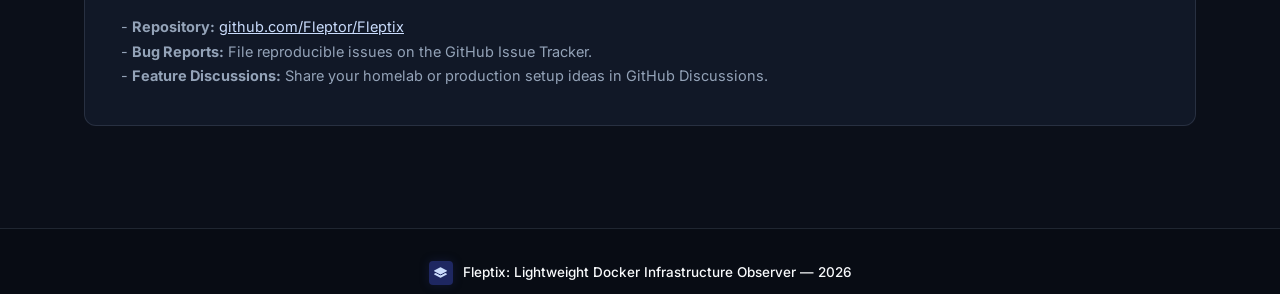
==== commit 3dbd7306: "fix(docs): restore one-liner footer with logo and widen install window" ====
--- a/docs/open-source.html
+++ b/docs/open-source.html
@@ -269,68 +269,14 @@
     </div>
   </main>
 
-  <!-- Catchy Multi-Column Footer -->
+  <!-- Footer -->
   <footer class="footer">
     <div class="container">
-      <div class="footer-top">
-        <div class="footer-brand-col">
-          <a href="index.html" class="footer-brand">
-            <div class="brand-icon">
-              <i class="bi bi-layers-fill"></i>
-            </div>
-            <span>Fleptix</span>
-          </a>
-          <p class="footer-tagline">
-            Your containers don't need a heavyweight monitoring stack. They just need clean, real-time observability.
-          </p>
-          <div class="footer-status-pill">
-            <span class="pulse-dot"></span>
-            <span>Open-source core &bull; Zero phone-home</span>
-          </div>
-        </div>
-
-        <div>
-          <div class="footer-col-title">Product</div>
-          <ul class="footer-col-links">
-            <li><a href="index.html#install" class="footer-link"><i class="bi bi-terminal"></i> Quick Install</a></li>
-            <li><a href="index.html#comparison" class="footer-link"><i class="bi bi-grid"></i> Observer vs. Time Machine</a></li>
-            <li><a href="index.html#pricing" class="footer-link"><i class="bi bi-tag"></i> Pricing &amp; Licenses</a></li>
-            <li><a href="https://github.com/Fleptor/Fleptix/releases" target="_blank" rel="noopener" class="footer-link"><i class="bi bi-journal-text"></i> Releases</a></li>
-          </ul>
-        </div>
-
-        <div>
-          <div class="footer-col-title">Resources</div>
-          <ul class="footer-col-links">
-            <li><a href="open-source.html" class="footer-link"><i class="bi bi-code-slash"></i> Open Source &amp; Licensing</a></li>
-            <li><a href="https://github.com/Fleptor/Fleptix" target="_blank" rel="noopener" class="footer-link"><i class="bi bi-github"></i> GitHub Repository</a></li>
-            <li><a href="https://github.com/Fleptor/Fleptix/issues" target="_blank" rel="noopener" class="footer-link"><i class="bi bi-bug"></i> Issue Tracker</a></li>
-            <li><a href="https://github.com/Fleptor/Fleptix/discussions" target="_blank" rel="noopener" class="footer-link"><i class="bi bi-chat-dots"></i> Discussions</a></li>
-          </ul>
-        </div>
-
-        <div>
-          <div class="footer-col-title">Legal &amp; Trust</div>
-          <ul class="footer-col-links">
-            <li><a href="#license" class="footer-link"><i class="bi bi-file-earmark-text"></i> MIT License</a></li>
-            <li><a href="#privacy" class="footer-link"><i class="bi bi-shield-check"></i> Zero Telemetry Guarantee</a></li>
-            <li><a href="#credits" class="footer-link"><i class="bi bi-heart"></i> Third-Party Credits</a></li>
-            <li><a href="https://fleptix.lemonsqueezy.com" target="_blank" rel="noopener" class="footer-link"><i class="bi bi-bag"></i> Storefront (Lemon Squeezy)</a></li>
-          </ul>
-        </div>
-      </div>
-
-      <div class="footer-bottom">
-        <div>
-          &copy; 2026 Fleptix. Built with precision for the Docker &amp; homelab community.
-        </div>
-        <div class="footer-bottom-links">
-          <a href="open-source.html">Open Source</a>
-          <span>&bull;</span>
-          <a href="https://github.com/Fleptor/Fleptix" target="_blank" rel="noopener">GitHub</a>
-          <span>&bull;</span>
-          <a href="#">Back to top &uarr;</a>
-        </div>
+      <div class="footer-brand">
+        <div class="brand-icon">
+          <i class="bi bi-layers-fill"></i>
+        </div>
+        <span>Fleptix: Lightweight Docker Infrastructure Observer &mdash; 2026</span>
       </div>
     </div>
   </footer>
--- a/docs/styles.css
+++ b/docs/styles.css
@@ -528,7 +528,7 @@
 
 /* Install Box */
 .install-wrapper {
-  max-width: 760px;
+  max-width: 1080px;
   margin: 0 auto;
 }
 
@@ -629,6 +629,8 @@
   display: flex;
   align-items: center;
   justify-content: space-between;
+  flex-wrap: wrap;
+  gap: 12px 20px;
   padding: 12px 20px;
   background: #0d1321;
   border-top: 1px solid var(--border-subtle);
@@ -639,6 +641,8 @@
 
 .meta-items {
   display: flex;
+  align-items: center;
+  flex-wrap: wrap;
   gap: 16px;
 }
 
@@ -646,6 +650,7 @@
   display: flex;
   align-items: center;
   gap: 5px;
+  white-space: nowrap;
 }
 
 /* Comparison Table Section */
@@ -1042,132 +1047,42 @@
 }
 
 /* Footer */
-/* ==========================================================================
-   Catchy Multi-Column Footer
-   ========================================================================== */
 .footer {
   border-top: 1px solid var(--border-subtle);
-  padding: 64px 0 32px 0;
+  padding: 32px 0;
   background: #080c14;
-  font-size: 14px;
-  color: var(--text-dim);
-  position: relative;
-  z-index: 1;
-}
-
-.footer-top {
-  display: grid;
-  grid-template-columns: 2fr 1fr 1fr 1fr;
-  gap: 48px;
-  margin-bottom: 48px;
-}
-
-.footer-brand-col {
-  display: flex;
-  flex-direction: column;
-  gap: 16px;
+  font-size: 13.5px;
+  color: var(--text-dim);
+}
+
+.footer .container {
+  display: flex;
+  align-items: center;
+  justify-content: center;
 }
 
 .footer-brand {
   display: flex;
   align-items: center;
+  justify-content: center;
   gap: 10px;
   color: var(--text-main);
-  font-weight: 700;
-  font-size: 18px;
-  text-decoration: none;
+  font-weight: 500;
+  font-size: 13.5px;
 }
 
 .footer-brand .brand-icon {
-  width: 32px;
-  height: 32px;
+  width: 24px;
+  height: 24px;
   background: var(--color-navy);
-  border: 1px solid var(--color-ice);
+  border: 1px solid var(--border-color);
   border-radius: var(--radius-sm);
-  display: flex;
+  display: inline-flex;
   align-items: center;
   justify-content: center;
   color: var(--color-ice);
-  font-size: 16px;
-}
-
-.footer-tagline {
-  color: var(--text-muted);
-  font-size: 14px;
-  line-height: 1.6;
-  max-width: 360px;
-}
-
-.footer-status-pill {
-  display: inline-flex;
-  align-items: center;
-  gap: 8px;
-  padding: 5px 12px;
-  background: rgba(30, 39, 97, 0.4);
-  border: 1px solid var(--border-subtle);
-  border-radius: var(--radius-full);
-  font-family: var(--font-mono);
-  font-size: 11.5px;
-  color: var(--text-ice);
-  width: fit-content;
-}
-
-.footer-col-title {
-  color: var(--text-main);
-  font-size: 12.5px;
-  font-weight: 700;
-  text-transform: uppercase;
-  letter-spacing: 0.07em;
-  margin-bottom: 16px;
-}
-
-.footer-col-links {
-  list-style: none;
-  display: flex;
-  flex-direction: column;
-  gap: 11px;
-}
-
-.footer-link {
-  color: var(--text-muted);
-  text-decoration: none;
-  font-size: 13.5px;
-  transition: var(--transition);
-  display: inline-flex;
-  align-items: center;
-  gap: 6px;
-}
-
-.footer-link:hover {
-  color: var(--color-ice);
-  transform: translateX(2px);
-}
-
-.footer-bottom {
-  border-top: 1px solid rgba(202, 220, 252, 0.08);
-  padding-top: 24px;
-  display: flex;
-  align-items: center;
-  justify-content: space-between;
-  flex-wrap: wrap;
-  gap: 16px;
-  font-size: 12.5px;
-  color: var(--text-dim);
-}
-
-.footer-bottom-links {
-  display: flex;
-  gap: 20px;
-}
-
-.footer-bottom-links a {
-  color: var(--text-dim);
-  text-decoration: none;
-  transition: var(--transition);
-}
-
-.footer-bottom-links a:hover {
-  color: var(--text-ice);
+  font-size: 13px;
+  box-shadow: 0 0 10px rgba(30, 39, 97, 0.4);
 }
 
 /* ==========================================================================
@@ -1375,11 +1290,6 @@
     margin: 0 auto;
   }
 
-  .footer-top {
-    grid-template-columns: 1fr 1fr;
-    gap: 36px;
-  }
-
   .os-grid {
     grid-template-columns: 1fr;
   }
@@ -1401,16 +1311,4 @@
   .cta-card {
     padding: 32px 20px;
   }
-}
-
-@media (max-width: 640px) {
-  .footer-top {
-    grid-template-columns: 1fr;
-    gap: 32px;
-  }
-
-  .footer-bottom {
-    flex-direction: column;
-    align-items: flex-start;
-  }
 }
